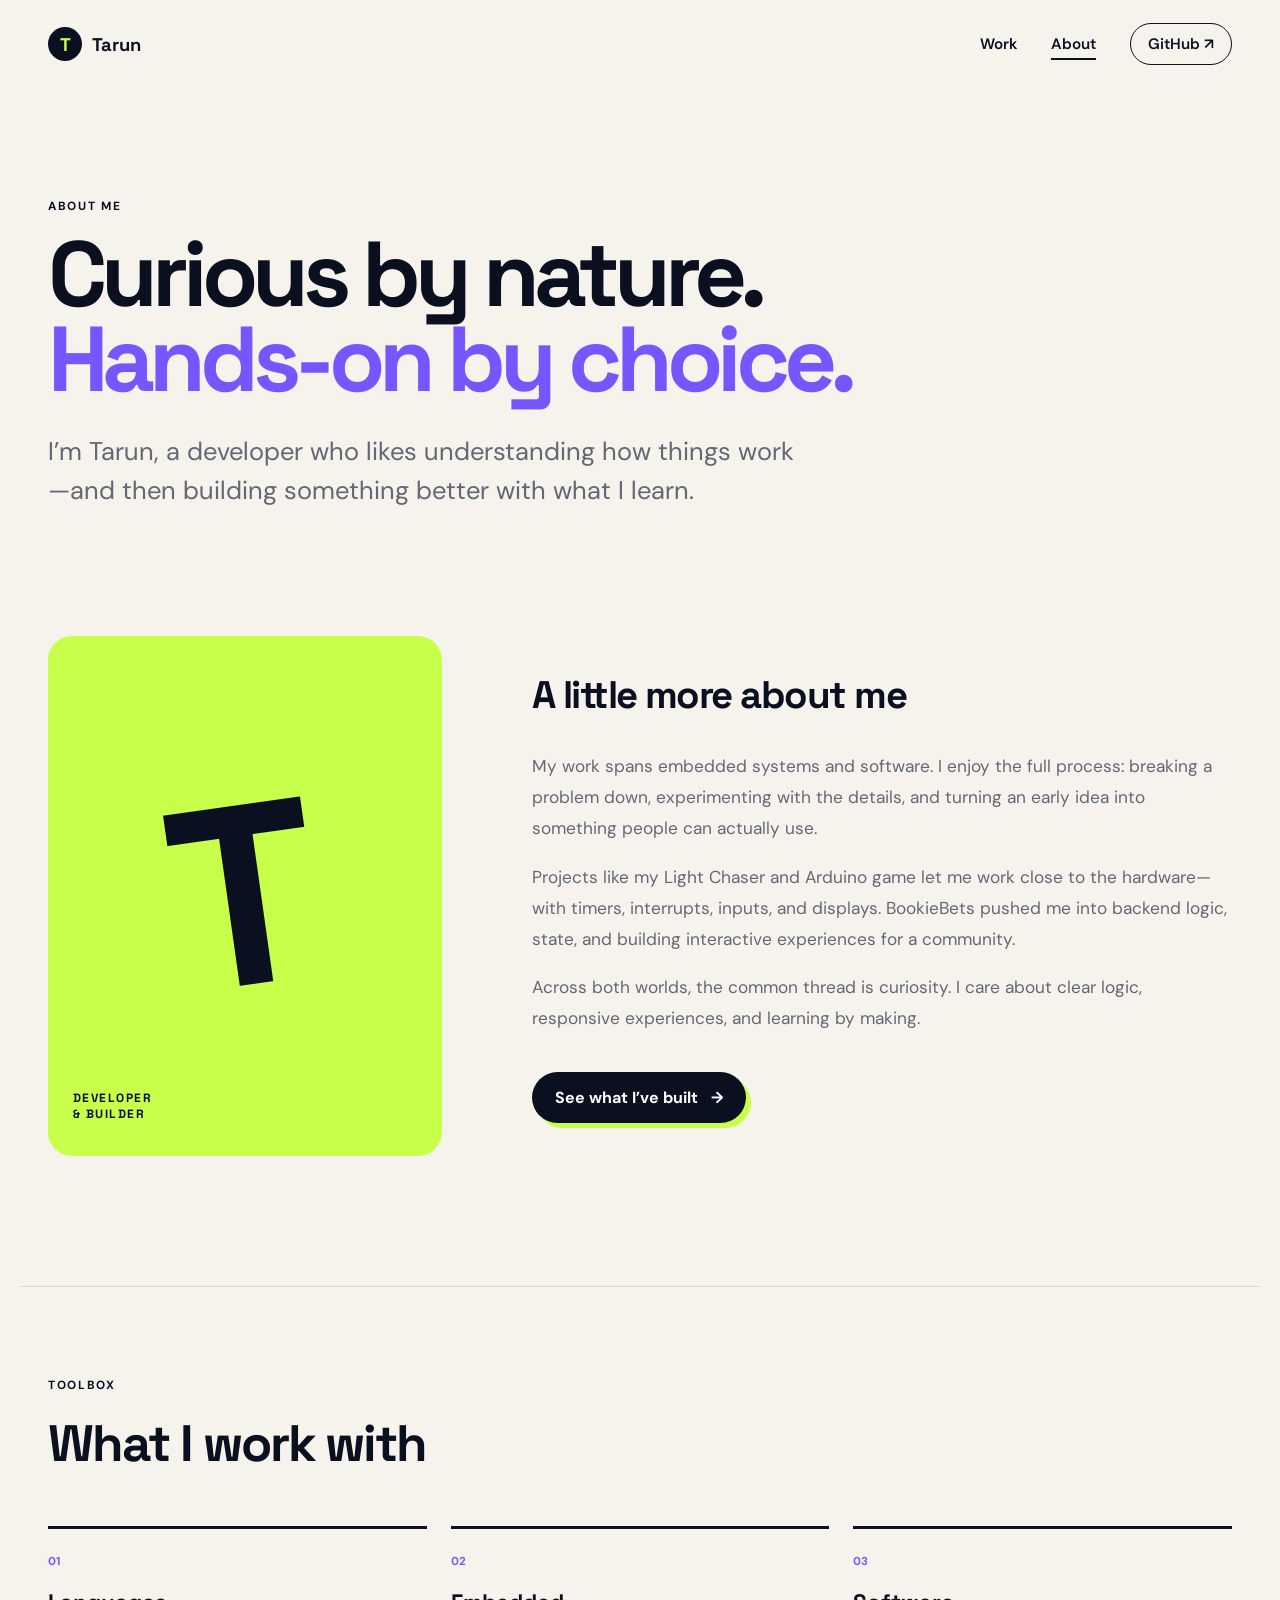
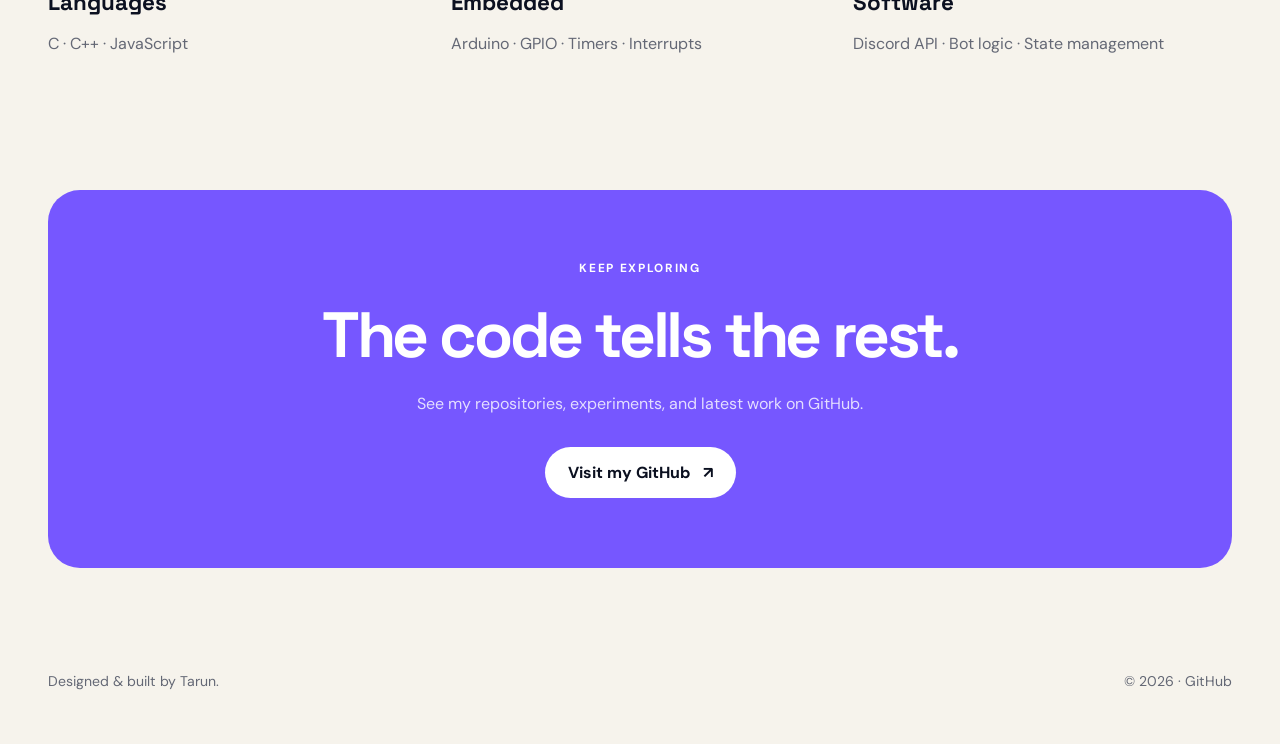
==== about.html @ 83252242 "Redesign portfolio and add About page" ====
<!doctype html>
<html lang="en">
<head>
  <meta charset="utf-8"><meta name="viewport" content="width=device-width, initial-scale=1">
  <meta name="description" content="Learn more about Tarun, a developer and hands-on builder."><meta name="theme-color" content="#0b1020">
  <title>About — Tarun</title>
  <link rel="preconnect" href="https://fonts.googleapis.com"><link rel="preconnect" href="https://fonts.gstatic.com" crossorigin>
  <link href="https://fonts.googleapis.com/css2?family=DM+Sans:wght@400;500;600;700&family=Space+Grotesk:wght@500;600;700&display=swap" rel="stylesheet">
  <link rel="stylesheet" href="styles.css"><script src="script.js" defer></script>
</head>
<body>
  <a class="skip-link" href="#main">Skip to content</a>
  <header class="site-header">
    <a class="logo" href="index.html" aria-label="Tarun, home"><span>T</span> Tarun</a>
    <button class="menu-button" aria-expanded="false" aria-controls="site-nav"><span></span><span></span><span></span><span class="sr-only">Open menu</span></button>
    <nav id="site-nav" class="site-nav" aria-label="Main navigation"><a href="index.html">Work</a><a class="active" href="about.html">About</a><a class="nav-cta" href="https://github.com/vypearr" target="_blank" rel="noreferrer">GitHub <span aria-hidden="true">↗</span></a></nav>
  </header>
  <main id="main">
    <section class="about-hero section-shell reveal">
      <p class="eyebrow">About me</p>
      <h1>Curious by nature.<br><em>Hands-on by choice.</em></h1>
      <p class="about-lead">I’m Tarun, a developer who likes understanding how things work—and then building something better with what I learn.</p>
    </section>
    <section class="about-grid section-shell">
      <div class="about-portrait reveal" aria-hidden="true"><div class="portrait-mark">T</div><p>DEVELOPER<br>& BUILDER</p></div>
      <div class="about-copy reveal">
        <h2>A little more about me</h2>
        <p>My work spans embedded systems and software. I enjoy the full process: breaking a problem down, experimenting with the details, and turning an early idea into something people can actually use.</p>
        <p>Projects like my Light Chaser and Arduino game let me work close to the hardware—with timers, interrupts, inputs, and displays. BookieBets pushed me into backend logic, state, and building interactive experiences for a community.</p>
        <p>Across both worlds, the common thread is curiosity. I care about clear logic, responsive experiences, and learning by making.</p>
        <a class="button button-primary" href="index.html#projects">See what I’ve built <span aria-hidden="true">→</span></a>
      </div>
    </section>
    <section class="skills-section section-shell reveal">
      <div><p class="eyebrow">Toolbox</p><h2>What I work with</h2></div>
      <div class="skill-columns">
        <div><span>01</span><h3>Languages</h3><p>C · C++ · JavaScript</p></div>
        <div><span>02</span><h3>Embedded</h3><p>Arduino · GPIO · Timers · Interrupts</p></div>
        <div><span>03</span><h3>Software</h3><p>Discord API · Bot logic · State management</p></div>
      </div>
    </section>
    <section class="contact-banner section-shell reveal"><p class="eyebrow">Keep exploring</p><h2>The code tells the rest.</h2><p>See my repositories, experiments, and latest work on GitHub.</p><a class="button button-light" href="https://github.com/vypearr" target="_blank" rel="noreferrer">Visit my GitHub <span aria-hidden="true">↗</span></a></section>
  </main>
  <footer><p>Designed & built by Tarun.</p><p>© <span id="year"></span> · <a href="https://github.com/vypearr" target="_blank" rel="noreferrer">GitHub</a></p></footer>
</body>
</html>
---- styles.css ----
:root{--ink:#0b1020;--paper:#f6f3ec;--muted:#646875;--line:#d9d6ce;--lime:#c7ff4a;--violet:#7657ff;--white:#fff;--radius:24px}*{box-sizing:border-box}html{scroll-behavior:smooth}body{margin:0;background:var(--paper);color:var(--ink);font-family:"DM Sans",sans-serif;font-size:16px;overflow-x:hidden}a{color:inherit}img{display:block;max-width:100%}.sr-only{position:absolute;width:1px;height:1px;padding:0;margin:-1px;overflow:hidden;clip:rect(0,0,0,0);white-space:nowrap;border:0}.skip-link{position:fixed;left:1rem;top:-4rem;background:var(--lime);padding:.8rem 1rem;z-index:100;color:var(--ink)}.skip-link:focus{top:1rem}.site-header{height:88px;max-width:1240px;margin:auto;padding:0 28px;display:flex;align-items:center;justify-content:space-between}.logo{font-family:"Space Grotesk",sans-serif;font-size:1.15rem;font-weight:700;text-decoration:none;display:flex;gap:10px;align-items:center}.logo span{display:grid;place-items:center;width:34px;height:34px;border-radius:50%;background:var(--ink);color:var(--lime)}.site-nav{display:flex;align-items:center;gap:34px}.site-nav a{text-decoration:none;font-weight:600;font-size:.95rem;position:relative}.site-nav a:not(.nav-cta)::after{content:"";position:absolute;left:0;right:100%;bottom:-6px;height:2px;background:var(--ink);transition:.2s}.site-nav a:hover::after,.site-nav a.active::after{right:0}.nav-cta{border:1px solid var(--ink);border-radius:999px;padding:10px 17px}.nav-cta:hover{background:var(--ink);color:white}.menu-button{display:none;background:none;border:0;padding:8px}.menu-button>span:not(.sr-only){display:block;width:23px;height:2px;background:var(--ink);margin:5px}.section-shell{max-width:1240px;margin:0 auto;padding-left:28px;padding-right:28px}.hero{min-height:650px;padding-top:70px;padding-bottom:80px;display:grid;grid-template-columns:1.18fr .82fr;align-items:center;gap:60px}.eyebrow{text-transform:uppercase;letter-spacing:.14em;font-size:.74rem;font-weight:700;margin:0 0 18px}.status-dot{display:inline-block;width:8px;height:8px;border-radius:50%;background:#4cbb6a;margin-right:9px;box-shadow:0 0 0 5px rgba(76,187,106,.14)}h1,h2,h3{font-family:"Space Grotesk",sans-serif;margin-top:0}h1{font-size:clamp(3.4rem,7.2vw,6.6rem);line-height:.92;letter-spacing:-.065em;margin-bottom:30px;max-width:820px}h1 em,h2 em{font-style:normal;color:var(--violet)}.hero-intro{font-size:clamp(1.08rem,1.6vw,1.3rem);line-height:1.65;max-width:660px;color:var(--muted)}.hero-actions{display:flex;align-items:center;gap:30px;margin-top:38px}.button{display:inline-flex;gap:13px;align-items:center;text-decoration:none;border-radius:999px;padding:15px 23px;font-weight:700;transition:transform .2s,box-shadow .2s}.button:hover{transform:translateY(-3px)}.button-primary{background:var(--ink);color:white;box-shadow:5px 5px 0 var(--lime)}.button-light{background:white;color:var(--ink)}.text-link{font-weight:700;text-decoration:none;border-bottom:1px solid currentColor;padding-bottom:3px}.hero-visual{height:440px;position:relative;display:grid;place-items:center}.orb{position:absolute;border-radius:50%;filter:blur(1px)}.orb-one{background:var(--lime);width:330px;height:330px}.orb-two{background:var(--violet);width:210px;height:210px;right:0;bottom:20px;opacity:.9}.code-card{position:relative;background:rgba(11,16,32,.94);color:#ddd;border:1px solid rgba(255,255,255,.2);width:min(370px,90%);padding:22px 25px 30px;border-radius:18px;box-shadow:0 30px 60px rgba(11,16,32,.28);transform:rotate(-3deg)}.code-top{display:flex;gap:7px;margin-bottom:27px}.code-top span{width:9px;height:9px;border-radius:50%;background:#ff6b6b}.code-top span:nth-child(2){background:#ffd43b}.code-top span:nth-child(3){background:#69db7c}.code-card code{font-size:.92rem;line-height:1.9}.code-card b{color:#c9b8ff}.code-card i{color:var(--lime);font-style:normal}.code-card q{color:#ffca80}.marquee{background:var(--ink);color:white;padding:16px 0;overflow:hidden;white-space:nowrap;font-family:"Space Grotesk";font-weight:600;letter-spacing:.08em;font-size:.82rem}.marquee div{width:max-content;animation:marquee 24s linear infinite}.marquee span{color:var(--lime);margin:0 22px}@keyframes marquee{to{transform:translateX(-50%)}}.projects-section{padding-top:115px;padding-bottom:130px}.section-heading{display:flex;justify-content:space-between;align-items:flex-end;margin-bottom:70px}.section-heading h2,.skills-section h2{font-size:clamp(2.2rem,4vw,4rem);letter-spacing:-.04em;margin:0}.section-heading>p{max-width:390px;color:var(--muted);line-height:1.6}.project-list{display:flex;flex-direction:column;gap:95px}.project-card{display:grid;grid-template-columns:1.25fr .75fr;gap:65px;align-items:center}.project-card-reverse .project-image{order:2}.project-image{position:relative;border-radius:var(--radius);overflow:hidden;background:#ddd;aspect-ratio:16/10;border:1px solid var(--line)}.project-image img{width:100%;height:100%;object-fit:cover;transition:transform .5s}.project-image:hover img{transform:scale(1.035)}.project-number{position:absolute;left:18px;top:18px;background:var(--paper);border-radius:999px;padding:7px 12px;font:700 .75rem "Space Grotesk"}.image-arrow{position:absolute;right:18px;bottom:18px;width:48px;height:48px;border-radius:50%;display:grid;place-items:center;background:var(--lime);font-size:1.4rem;transition:transform .2s}.project-image:hover .image-arrow{transform:rotate(45deg)}.tags{display:flex;gap:8px;flex-wrap:wrap;margin-bottom:21px}.tags span{border:1px solid var(--line);border-radius:999px;padding:6px 10px;font-size:.72rem;font-weight:700;text-transform:uppercase;letter-spacing:.05em}.project-content h3{font-size:clamp(2rem,4vw,3.6rem);letter-spacing:-.05em;margin-bottom:18px}.project-content>p{color:var(--muted);line-height:1.7}.project-content .stack{font-size:.85rem;color:var(--ink);font-weight:600;margin:24px 0 30px}.contact-banner{background:var(--violet);color:white;border-radius:32px;padding-top:70px;padding-bottom:70px;margin-bottom:70px;text-align:center;max-width:1184px}.contact-banner h2{font-size:clamp(2.4rem,5vw,4.8rem);letter-spacing:-.05em;margin-bottom:15px}.contact-banner>p:not(.eyebrow){max-width:550px;margin:0 auto 30px;line-height:1.6;color:rgba(255,255,255,.8)}footer{max-width:1240px;margin:auto;padding:20px 28px 40px;display:flex;justify-content:space-between;color:var(--muted);font-size:.88rem}footer a{text-decoration:none}.about-hero{padding-top:110px;padding-bottom:100px}.about-hero h1{max-width:1000px}.about-lead{font-size:clamp(1.2rem,2vw,1.6rem);line-height:1.55;max-width:750px;color:var(--muted)}.about-grid{display:grid;grid-template-columns:.72fr 1.28fr;gap:90px;align-items:center;padding-bottom:130px}.about-portrait{height:520px;border-radius:var(--radius);background:var(--lime);position:relative;display:grid;place-items:center;overflow:hidden}.portrait-mark{font:700 16rem/1 "Space Grotesk";color:var(--ink);transform:rotate(-8deg)}.about-portrait p{position:absolute;bottom:22px;left:25px;font:bold .75rem/1.35 "Space Grotesk";letter-spacing:.12em}.about-copy h2{font-size:clamp(2rem,3vw,3rem);letter-spacing:-.04em}.about-copy p{font-size:1.08rem;line-height:1.8;color:var(--muted)}.about-copy .button{margin-top:20px}.skills-section{border-top:1px solid var(--line);padding-top:90px;padding-bottom:120px}.skill-columns{display:grid;grid-template-columns:repeat(3,1fr);gap:24px;margin-top:50px}.skill-columns>div{border-top:3px solid var(--ink);padding-top:20px}.skill-columns span{font-size:.72rem;color:var(--violet);font-weight:700}.skill-columns h3{font-size:1.4rem;margin:18px 0 10px}.skill-columns p{color:var(--muted)}.reveal{opacity:0;transform:translateY(20px);transition:opacity .7s ease,transform .7s ease}.reveal.visible{opacity:1;transform:none}@media(prefers-reduced-motion:reduce){*{scroll-behavior:auto!important;animation:none!important;transition:none!important}.reveal{opacity:1;transform:none}}@media(max-width:820px){.site-header{height:72px}.menu-button{display:block;z-index:12}.site-nav{display:none;position:absolute;top:72px;left:16px;right:16px;background:var(--ink);color:white;padding:26px;border-radius:18px;z-index:11;flex-direction:column;align-items:stretch}.site-nav.open{display:flex}.nav-cta{text-align:center;border-color:white}.hero{grid-template-columns:1fr;padding-top:70px;gap:10px}.hero-visual{height:380px}.section-heading{display:block}.section-heading>p{margin-top:20px}.project-card{grid-template-columns:1fr;gap:30px}.project-card-reverse .project-image{order:0}.about-grid{grid-template-columns:1fr;gap:45px}.about-portrait{height:390px}.skill-columns{grid-template-columns:1fr}.contact-banner{border-radius:0;margin-bottom:30px}}@media(max-width:520px){h1{font-size:3.35rem}.hero{padding-top:45px}.hero-actions{align-items:flex-start;flex-direction:column;gap:22px}.hero-visual{height:330px}.orb-one{width:270px;height:270px}.code-card{font-size:.85rem}.projects-section{padding-top:80px;padding-bottom:90px}.project-list{gap:70px}.project-content h3{font-size:2.4rem}.about-hero{padding-top:70px;padding-bottom:70px}.about-grid{padding-bottom:90px}.portrait-mark{font-size:12rem}footer{display:block}.section-shell{padding-left:20px;padding-right:20px}}
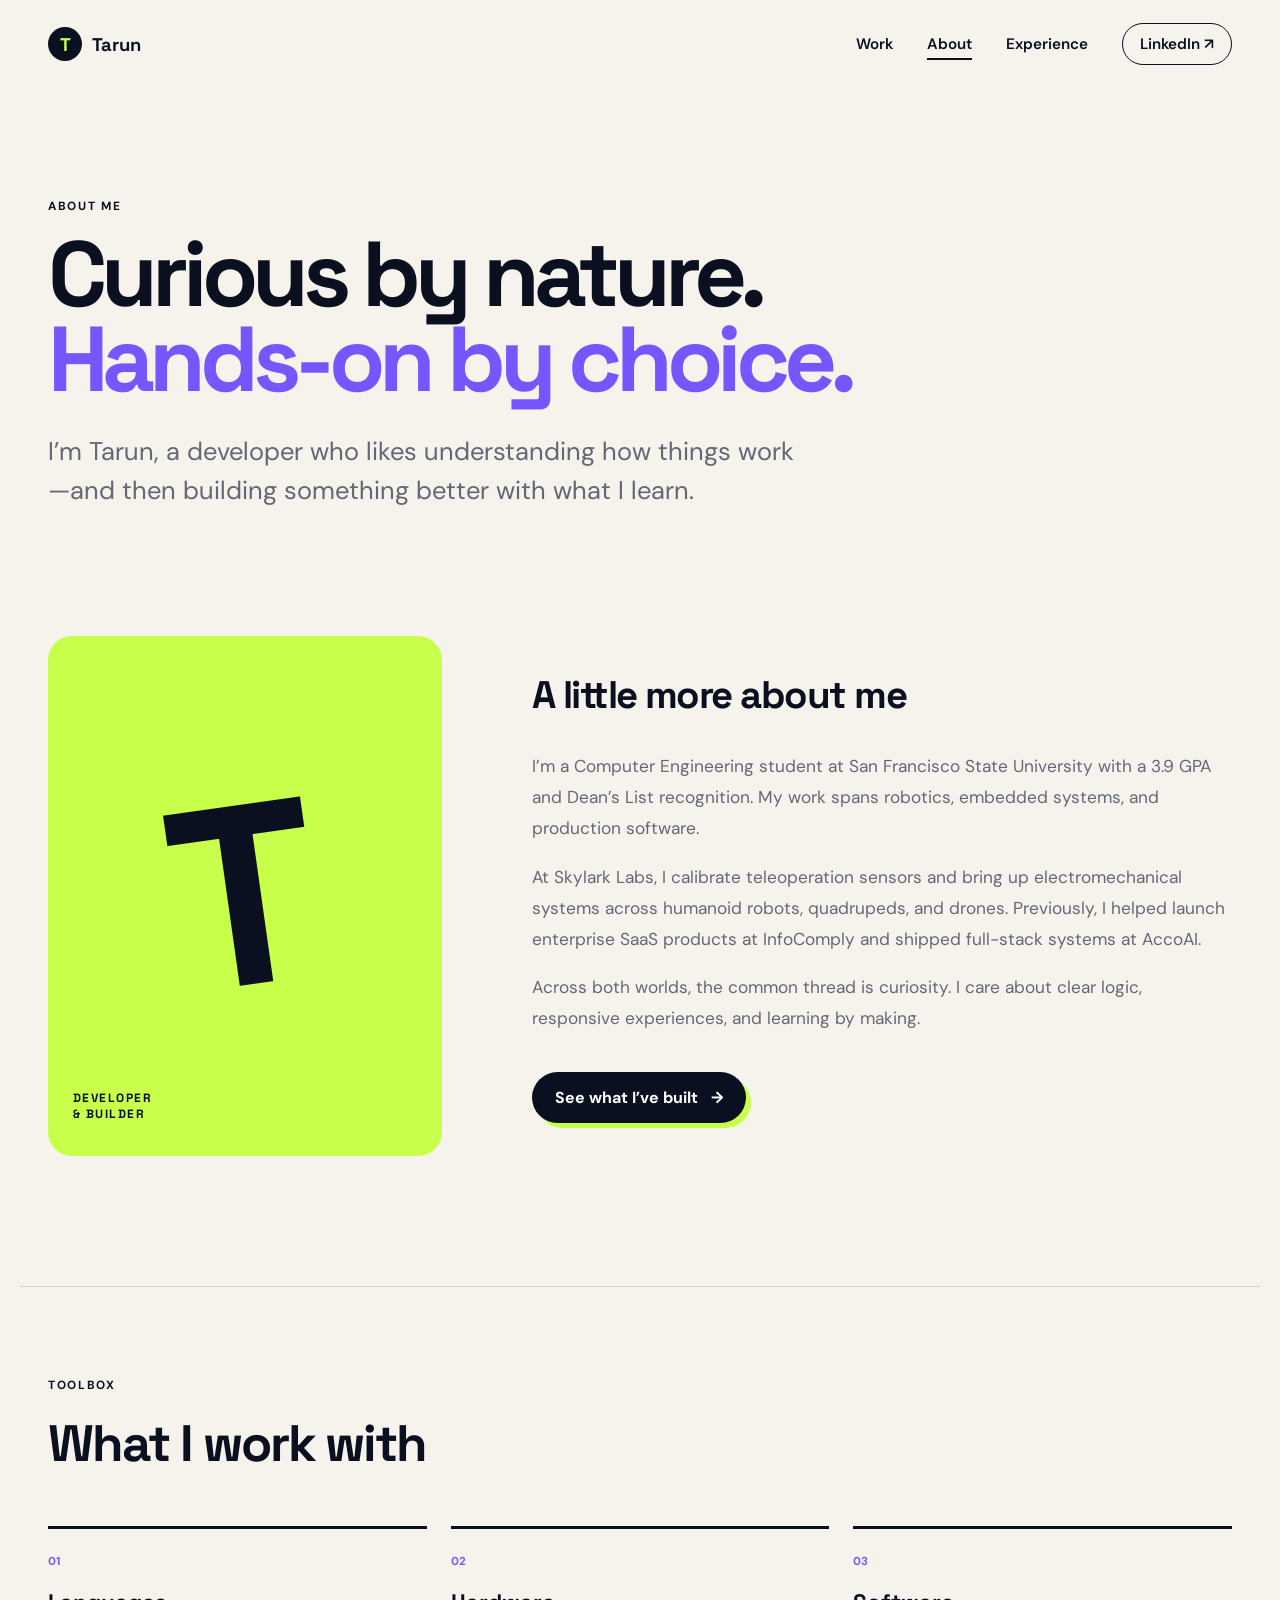
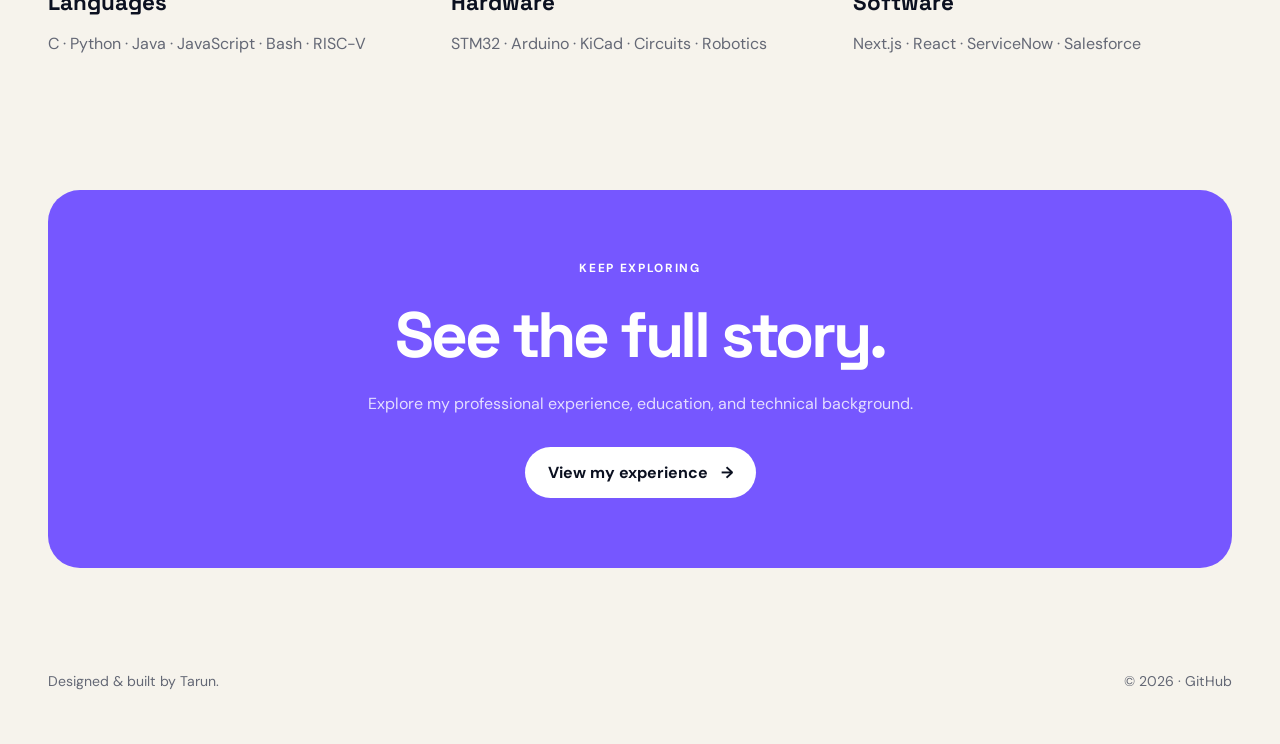
==== commit e4a790e3: "Add experience page and enhance portfolio content" ====
--- a/about.html
+++ b/about.html
@@ -13,7 +13,7 @@
   <header class="site-header">
     <a class="logo" href="index.html" aria-label="Tarun, home"><span>T</span> Tarun</a>
     <button class="menu-button" aria-expanded="false" aria-controls="site-nav"><span></span><span></span><span></span><span class="sr-only">Open menu</span></button>
-    <nav id="site-nav" class="site-nav" aria-label="Main navigation"><a href="index.html">Work</a><a class="active" href="about.html">About</a><a class="nav-cta" href="https://github.com/vypearr" target="_blank" rel="noreferrer">GitHub <span aria-hidden="true">↗</span></a></nav>
+    <nav id="site-nav" class="site-nav" aria-label="Main navigation"><a href="index.html">Work</a><a class="active" href="about.html">About</a><a href="resume.html">Experience</a><a class="nav-cta" href="https://www.linkedin.com/in/tarun-ambati/" target="_blank" rel="noreferrer">LinkedIn <span aria-hidden="true">↗</span></a></nav>
   </header>
   <main id="main">
     <section class="about-hero section-shell reveal">
@@ -25,8 +25,8 @@
       <div class="about-portrait reveal" aria-hidden="true"><div class="portrait-mark">T</div><p>DEVELOPER<br>& BUILDER</p></div>
       <div class="about-copy reveal">
         <h2>A little more about me</h2>
-        <p>My work spans embedded systems and software. I enjoy the full process: breaking a problem down, experimenting with the details, and turning an early idea into something people can actually use.</p>
-        <p>Projects like my Light Chaser and Arduino game let me work close to the hardware—with timers, interrupts, inputs, and displays. BookieBets pushed me into backend logic, state, and building interactive experiences for a community.</p>
+        <p>I’m a Computer Engineering student at San Francisco State University with a 3.9 GPA and Dean’s List recognition. My work spans robotics, embedded systems, and production software.</p>
+        <p>At Skylark Labs, I calibrate teleoperation sensors and bring up electromechanical systems across humanoid robots, quadrupeds, and drones. Previously, I helped launch enterprise SaaS products at InfoComply and shipped full-stack systems at AccoAI.</p>
         <p>Across both worlds, the common thread is curiosity. I care about clear logic, responsive experiences, and learning by making.</p>
         <a class="button button-primary" href="index.html#projects">See what I’ve built <span aria-hidden="true">→</span></a>
       </div>
@@ -34,12 +34,12 @@
     <section class="skills-section section-shell reveal">
       <div><p class="eyebrow">Toolbox</p><h2>What I work with</h2></div>
       <div class="skill-columns">
-        <div><span>01</span><h3>Languages</h3><p>C · C++ · JavaScript</p></div>
-        <div><span>02</span><h3>Embedded</h3><p>Arduino · GPIO · Timers · Interrupts</p></div>
-        <div><span>03</span><h3>Software</h3><p>Discord API · Bot logic · State management</p></div>
+        <div><span>01</span><h3>Languages</h3><p>C · Python · Java · JavaScript · Bash · RISC-V</p></div>
+        <div><span>02</span><h3>Hardware</h3><p>STM32 · Arduino · KiCad · Circuits · Robotics</p></div>
+        <div><span>03</span><h3>Software</h3><p>Next.js · React · ServiceNow · Salesforce</p></div>
       </div>
     </section>
-    <section class="contact-banner section-shell reveal"><p class="eyebrow">Keep exploring</p><h2>The code tells the rest.</h2><p>See my repositories, experiments, and latest work on GitHub.</p><a class="button button-light" href="https://github.com/vypearr" target="_blank" rel="noreferrer">Visit my GitHub <span aria-hidden="true">↗</span></a></section>
+    <section class="contact-banner section-shell reveal"><p class="eyebrow">Keep exploring</p><h2>See the full story.</h2><p>Explore my professional experience, education, and technical background.</p><a class="button button-light" href="resume.html">View my experience <span aria-hidden="true">→</span></a></section>
   </main>
   <footer><p>Designed & built by Tarun.</p><p>© <span id="year"></span> · <a href="https://github.com/vypearr" target="_blank" rel="noreferrer">GitHub</a></p></footer>
 </body>
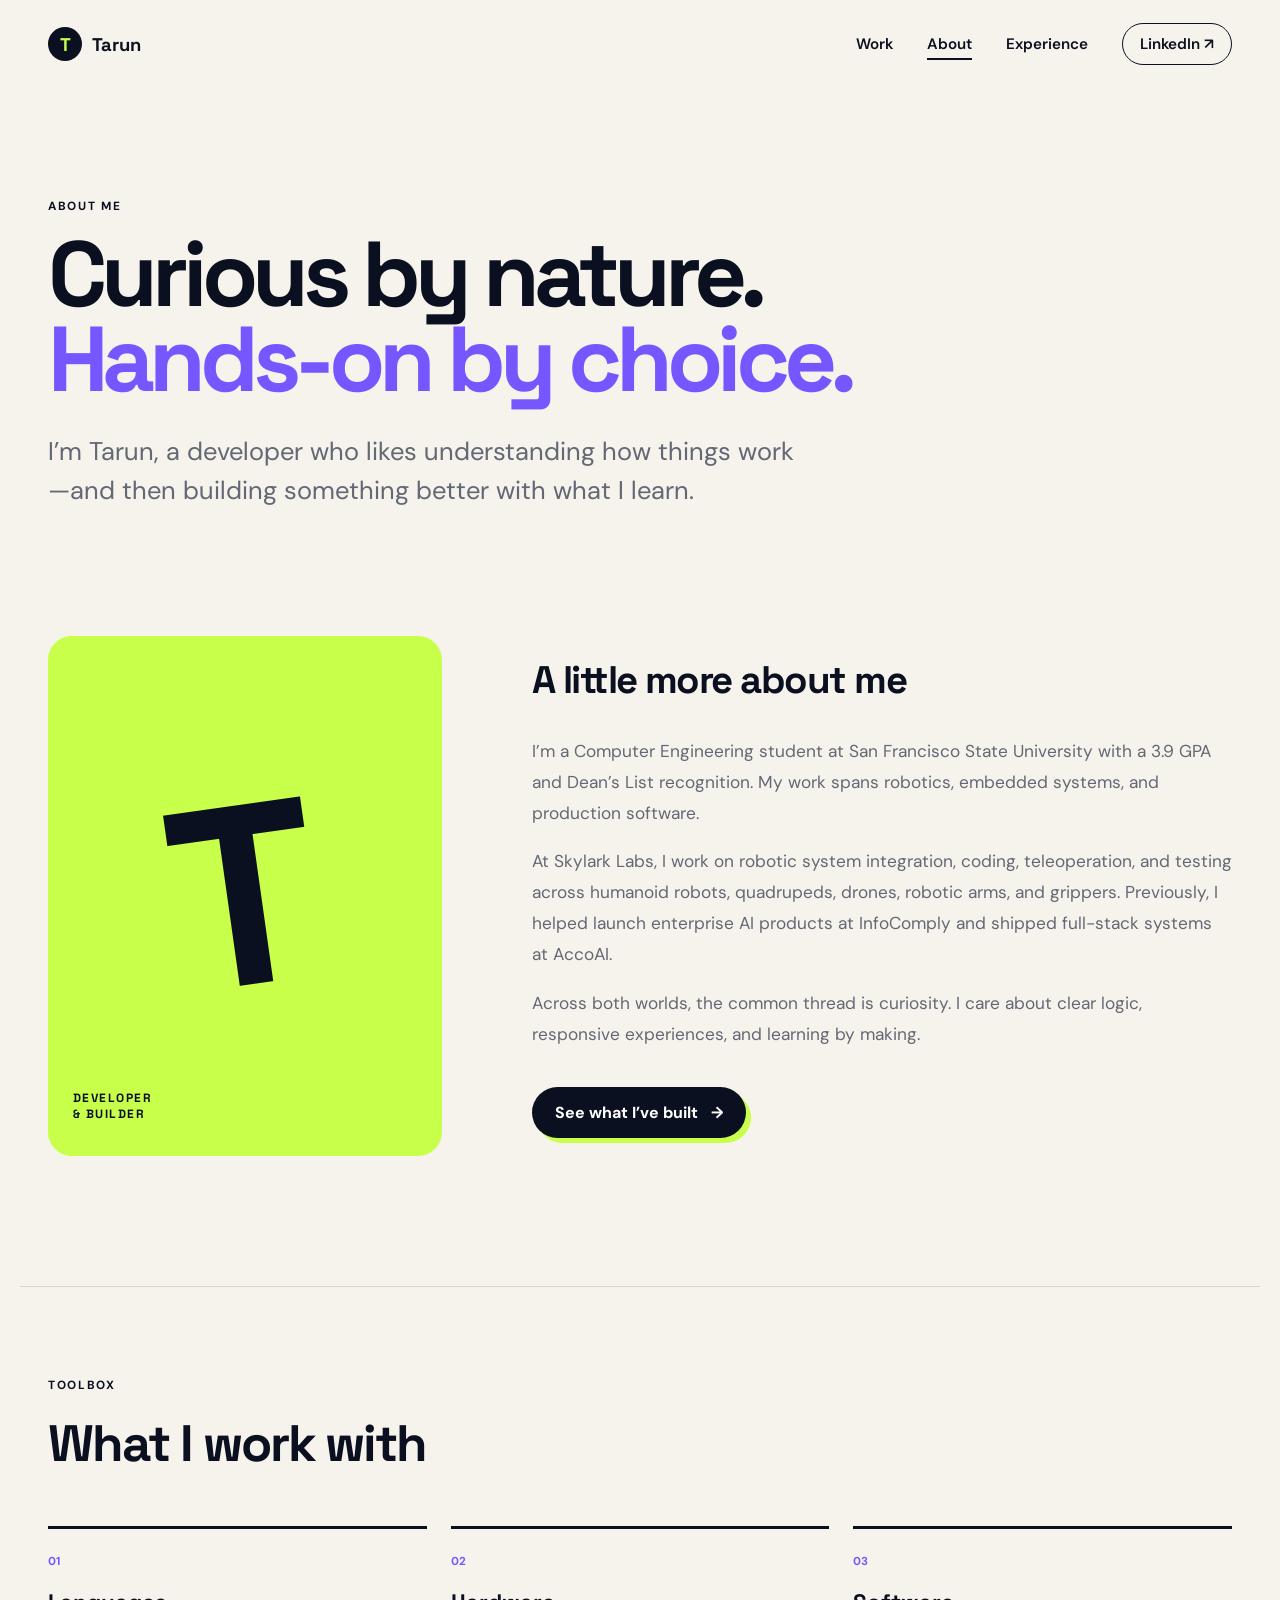
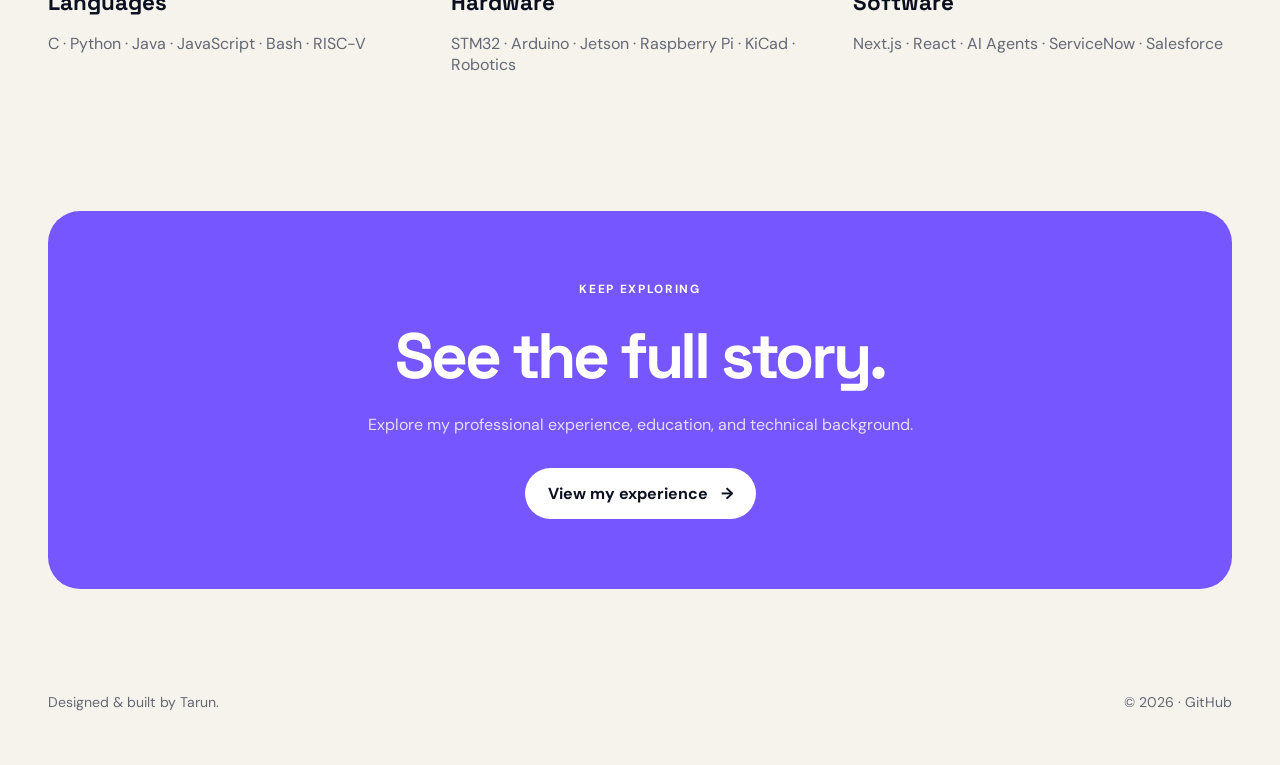
==== commit 7ca959b8: "Align portfolio with LinkedIn experience and credentials" ====
--- a/about.html
+++ b/about.html
@@ -26,7 +26,7 @@
       <div class="about-copy reveal">
         <h2>A little more about me</h2>
         <p>I’m a Computer Engineering student at San Francisco State University with a 3.9 GPA and Dean’s List recognition. My work spans robotics, embedded systems, and production software.</p>
-        <p>At Skylark Labs, I calibrate teleoperation sensors and bring up electromechanical systems across humanoid robots, quadrupeds, and drones. Previously, I helped launch enterprise SaaS products at InfoComply and shipped full-stack systems at AccoAI.</p>
+        <p>At Skylark Labs, I work on robotic system integration, coding, teleoperation, and testing across humanoid robots, quadrupeds, drones, robotic arms, and grippers. Previously, I helped launch enterprise AI products at InfoComply and shipped full-stack systems at AccoAI.</p>
         <p>Across both worlds, the common thread is curiosity. I care about clear logic, responsive experiences, and learning by making.</p>
         <a class="button button-primary" href="index.html#projects">See what I’ve built <span aria-hidden="true">→</span></a>
       </div>
@@ -35,8 +35,8 @@
       <div><p class="eyebrow">Toolbox</p><h2>What I work with</h2></div>
       <div class="skill-columns">
         <div><span>01</span><h3>Languages</h3><p>C · Python · Java · JavaScript · Bash · RISC-V</p></div>
-        <div><span>02</span><h3>Hardware</h3><p>STM32 · Arduino · KiCad · Circuits · Robotics</p></div>
-        <div><span>03</span><h3>Software</h3><p>Next.js · React · ServiceNow · Salesforce</p></div>
+        <div><span>02</span><h3>Hardware</h3><p>STM32 · Arduino · Jetson · Raspberry Pi · KiCad · Robotics</p></div>
+        <div><span>03</span><h3>Software</h3><p>Next.js · React · AI Agents · ServiceNow · Salesforce</p></div>
       </div>
     </section>
     <section class="contact-banner section-shell reveal"><p class="eyebrow">Keep exploring</p><h2>See the full story.</h2><p>Explore my professional experience, education, and technical background.</p><a class="button button-light" href="resume.html">View my experience <span aria-hidden="true">→</span></a></section>
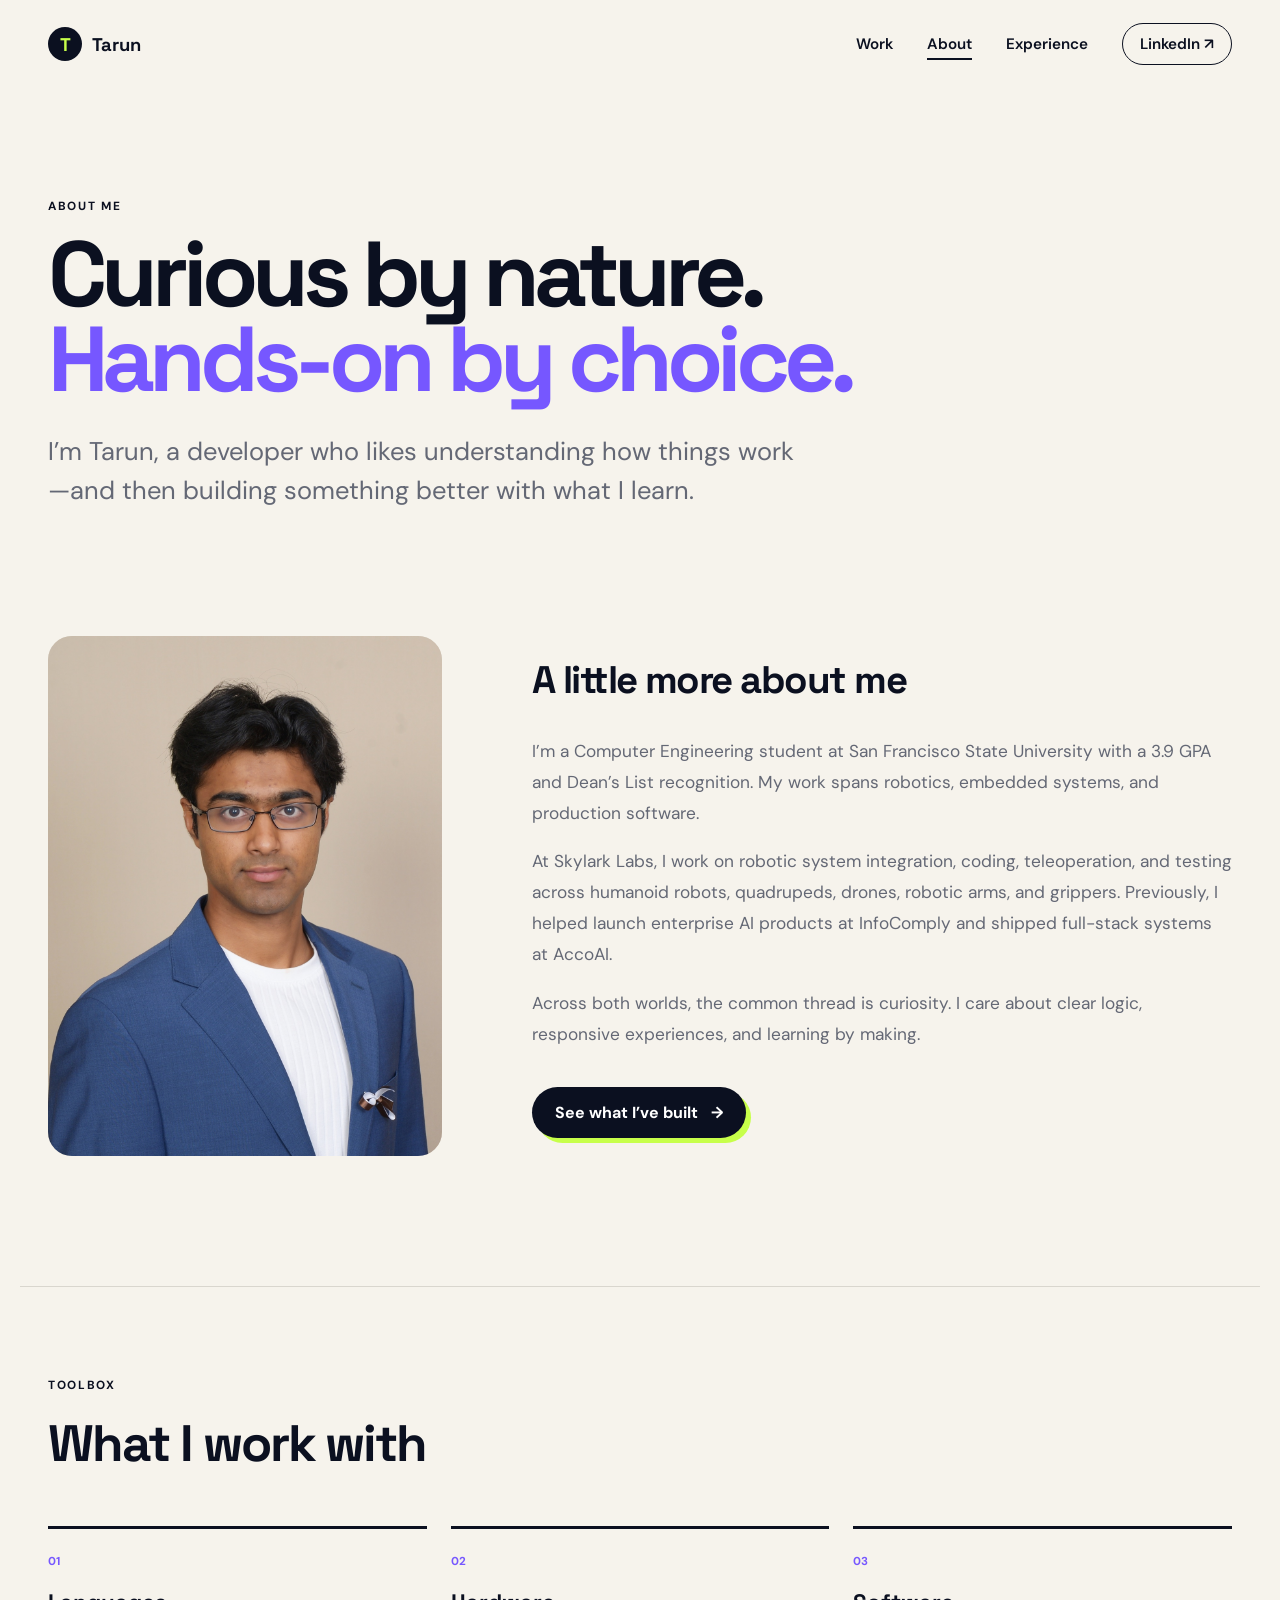
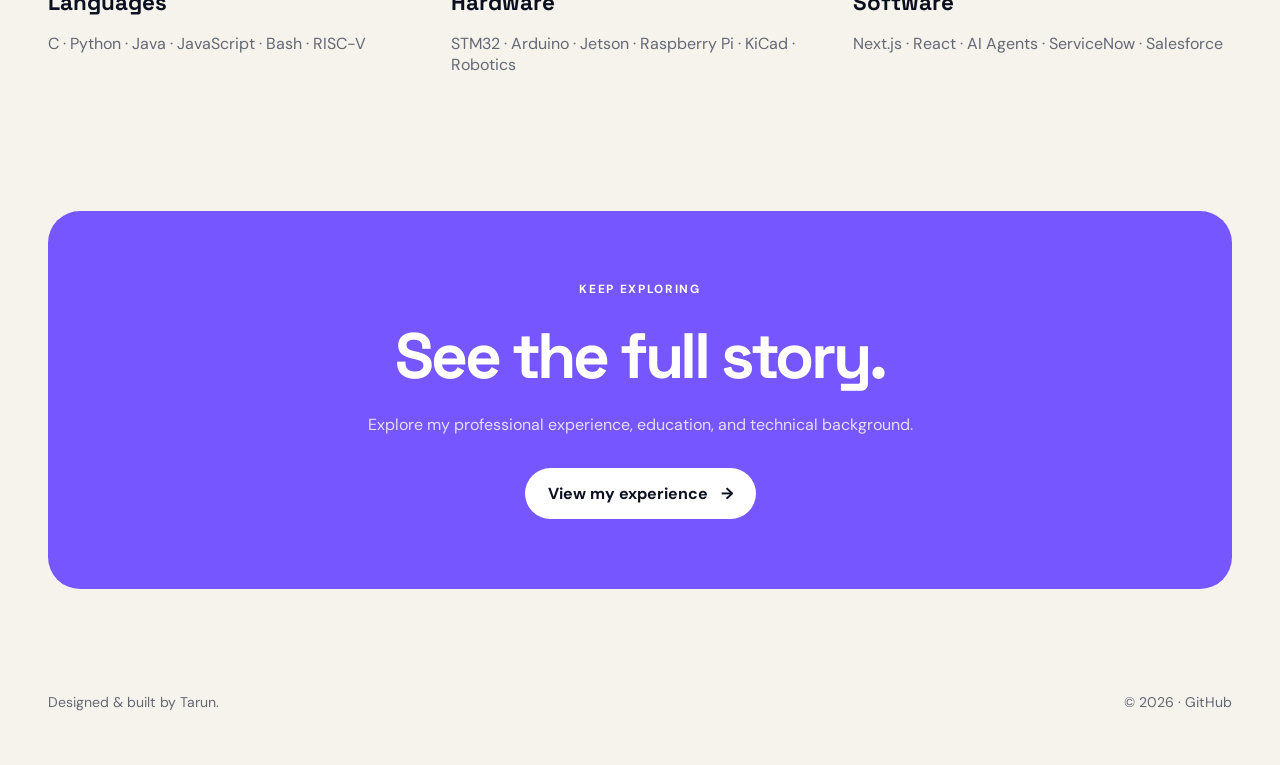
==== commit 56549245: "Add profile picture to About page" ====
--- a/about.html
+++ b/about.html
@@ -6,7 +6,7 @@
   <title>About — Tarun</title>
   <link rel="preconnect" href="https://fonts.googleapis.com"><link rel="preconnect" href="https://fonts.gstatic.com" crossorigin>
   <link href="https://fonts.googleapis.com/css2?family=DM+Sans:wght@400;500;600;700&family=Space+Grotesk:wght@500;600;700&display=swap" rel="stylesheet">
-  <link rel="stylesheet" href="styles.css"><script src="script.js" defer></script>
+  <link rel="stylesheet" href="styles.css"><link rel="stylesheet" href="about.css"><script src="script.js" defer></script>
 </head>
 <body>
   <a class="skip-link" href="#main">Skip to content</a>
@@ -22,7 +22,9 @@
       <p class="about-lead">I’m Tarun, a developer who likes understanding how things work—and then building something better with what I learn.</p>
     </section>
     <section class="about-grid section-shell">
-      <div class="about-portrait reveal" aria-hidden="true"><div class="portrait-mark">T</div><p>DEVELOPER<br>& BUILDER</p></div>
+      <figure class="about-portrait profile-portrait reveal">
+        <img src="images/tarun-profile.jpg" alt="Portrait of Tarun Ambati" width="2400" height="3000">
+      </figure>
       <div class="about-copy reveal">
         <h2>A little more about me</h2>
         <p>I’m a Computer Engineering student at San Francisco State University with a 3.9 GPA and Dean’s List recognition. My work spans robotics, embedded systems, and production software.</p>
--- a/about.css
+++ b/about.css
@@ -0,0 +1 @@
+.profile-portrait{margin:0;background:#ded7cc}.profile-portrait img{width:100%;height:100%;object-fit:cover;object-position:center 24%;transition:transform .5s ease}.profile-portrait:hover img{transform:scale(1.025)}
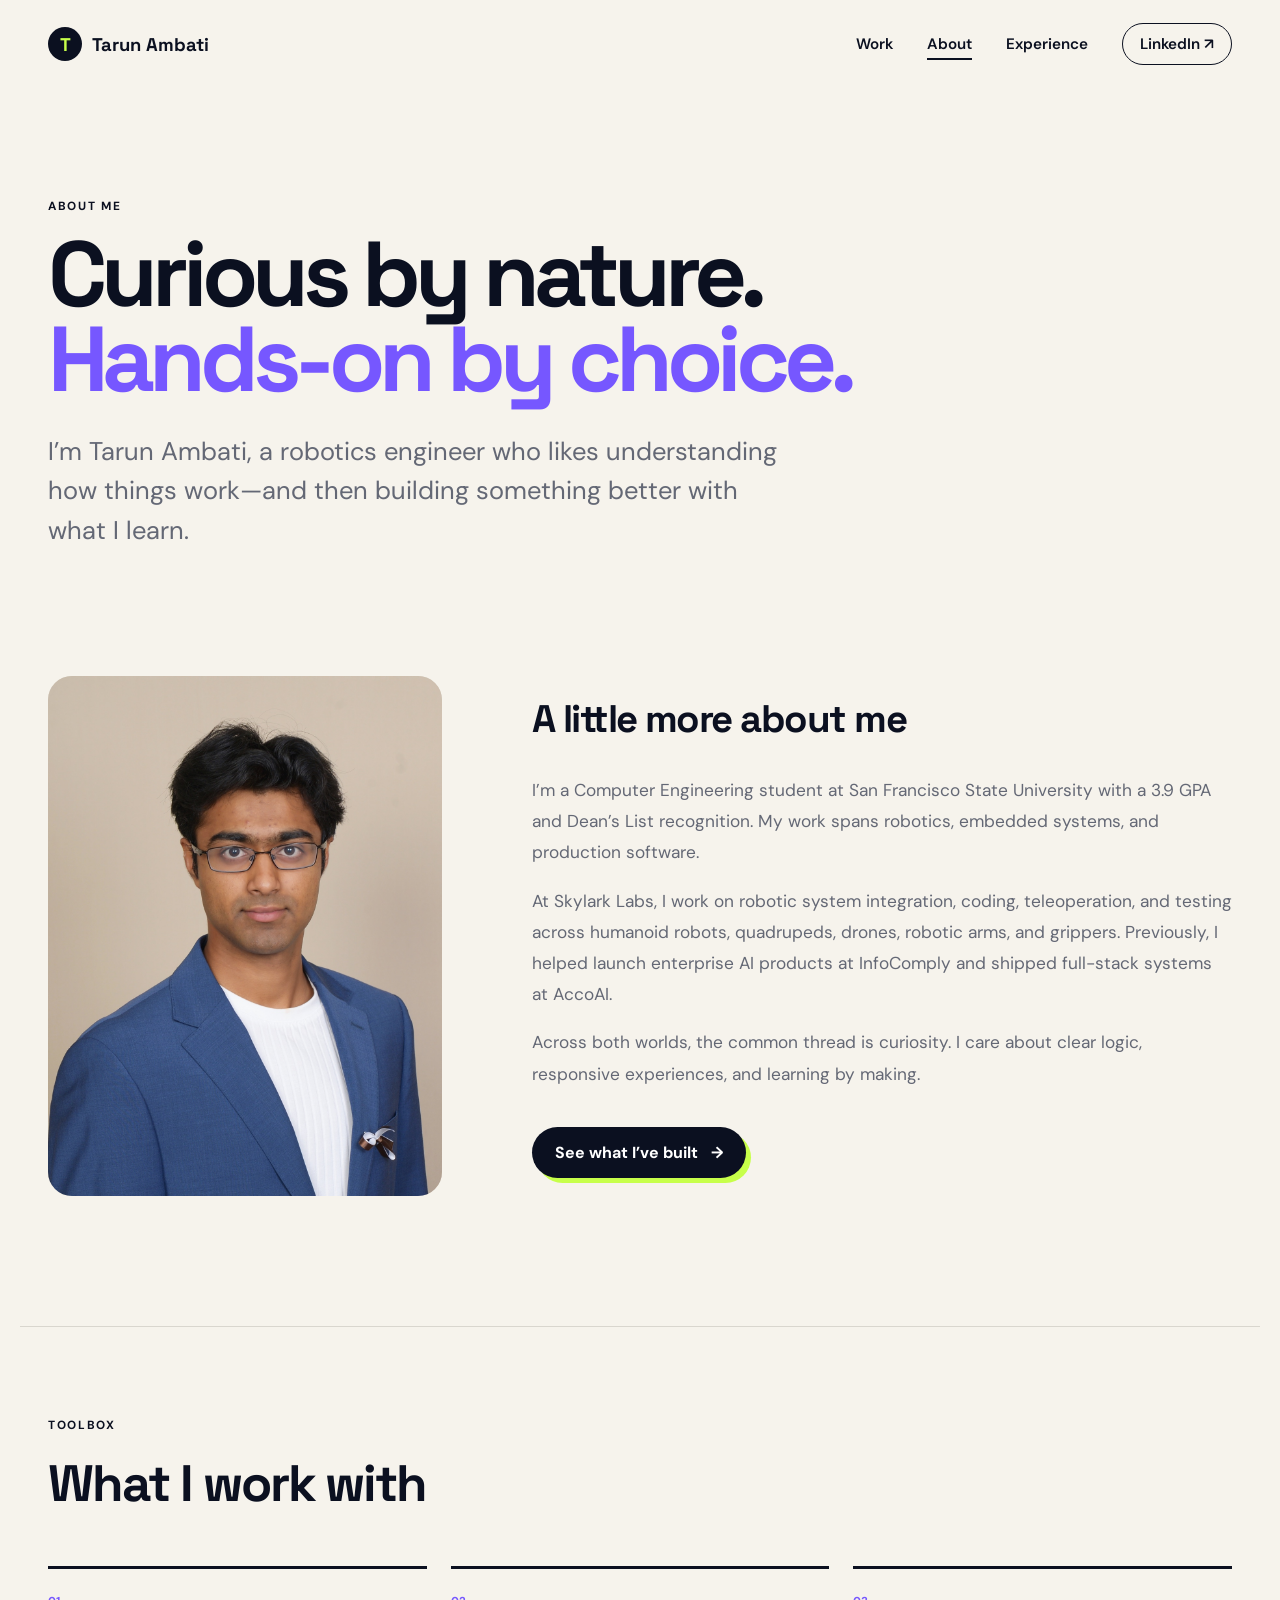
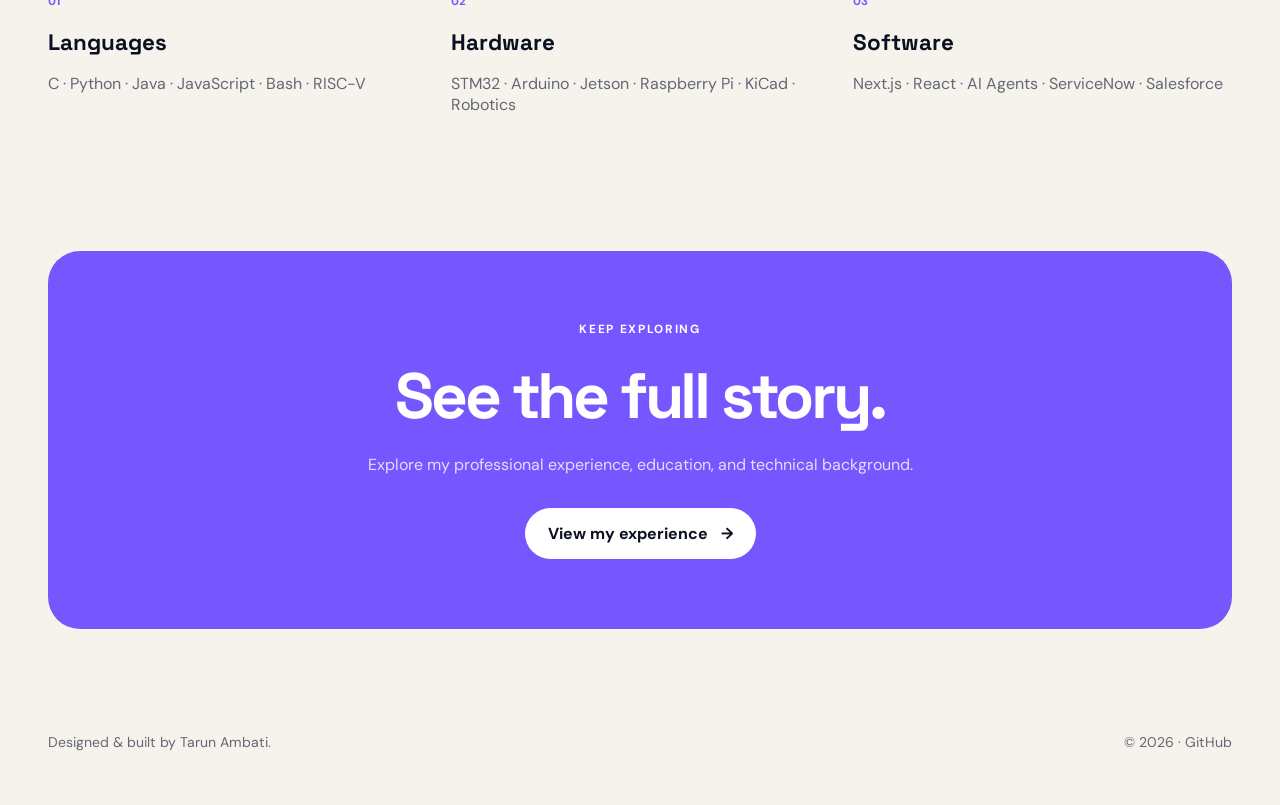
==== commit a8b5fc70: "Use full name throughout portfolio" ====
--- a/about.html
+++ b/about.html
@@ -2,8 +2,8 @@
 <html lang="en">
 <head>
   <meta charset="utf-8"><meta name="viewport" content="width=device-width, initial-scale=1">
-  <meta name="description" content="Learn more about Tarun, a developer and hands-on builder."><meta name="theme-color" content="#0b1020">
-  <title>About — Tarun</title>
+  <meta name="description" content="Learn more about Tarun Ambati, a robotics engineer and hands-on builder."><meta name="theme-color" content="#0b1020">
+  <title>About — Tarun Ambati</title>
   <link rel="preconnect" href="https://fonts.googleapis.com"><link rel="preconnect" href="https://fonts.gstatic.com" crossorigin>
   <link href="https://fonts.googleapis.com/css2?family=DM+Sans:wght@400;500;600;700&family=Space+Grotesk:wght@500;600;700&display=swap" rel="stylesheet">
   <link rel="stylesheet" href="styles.css"><link rel="stylesheet" href="about.css"><script src="script.js" defer></script>
@@ -11,7 +11,7 @@
 <body>
   <a class="skip-link" href="#main">Skip to content</a>
   <header class="site-header">
-    <a class="logo" href="index.html" aria-label="Tarun, home"><span>T</span> Tarun</a>
+    <a class="logo" href="index.html" aria-label="Tarun Ambati, home"><span>T</span> Tarun Ambati</a>
     <button class="menu-button" aria-expanded="false" aria-controls="site-nav"><span></span><span></span><span></span><span class="sr-only">Open menu</span></button>
     <nav id="site-nav" class="site-nav" aria-label="Main navigation"><a href="index.html">Work</a><a class="active" href="about.html">About</a><a href="resume.html">Experience</a><a class="nav-cta" href="https://www.linkedin.com/in/tarun-ambati/" target="_blank" rel="noreferrer">LinkedIn <span aria-hidden="true">↗</span></a></nav>
   </header>
@@ -19,7 +19,7 @@
     <section class="about-hero section-shell reveal">
       <p class="eyebrow">About me</p>
       <h1>Curious by nature.<br><em>Hands-on by choice.</em></h1>
-      <p class="about-lead">I’m Tarun, a developer who likes understanding how things work—and then building something better with what I learn.</p>
+      <p class="about-lead">I’m Tarun Ambati, a robotics engineer who likes understanding how things work—and then building something better with what I learn.</p>
     </section>
     <section class="about-grid section-shell">
       <figure class="about-portrait profile-portrait reveal">
@@ -43,6 +43,6 @@
     </section>
     <section class="contact-banner section-shell reveal"><p class="eyebrow">Keep exploring</p><h2>See the full story.</h2><p>Explore my professional experience, education, and technical background.</p><a class="button button-light" href="resume.html">View my experience <span aria-hidden="true">→</span></a></section>
   </main>
-  <footer><p>Designed & built by Tarun.</p><p>© <span id="year"></span> · <a href="https://github.com/vypearr" target="_blank" rel="noreferrer">GitHub</a></p></footer>
+  <footer><p>Designed & built by Tarun Ambati.</p><p>© <span id="year"></span> · <a href="https://github.com/vypearr" target="_blank" rel="noreferrer">GitHub</a></p></footer>
 </body>
 </html>
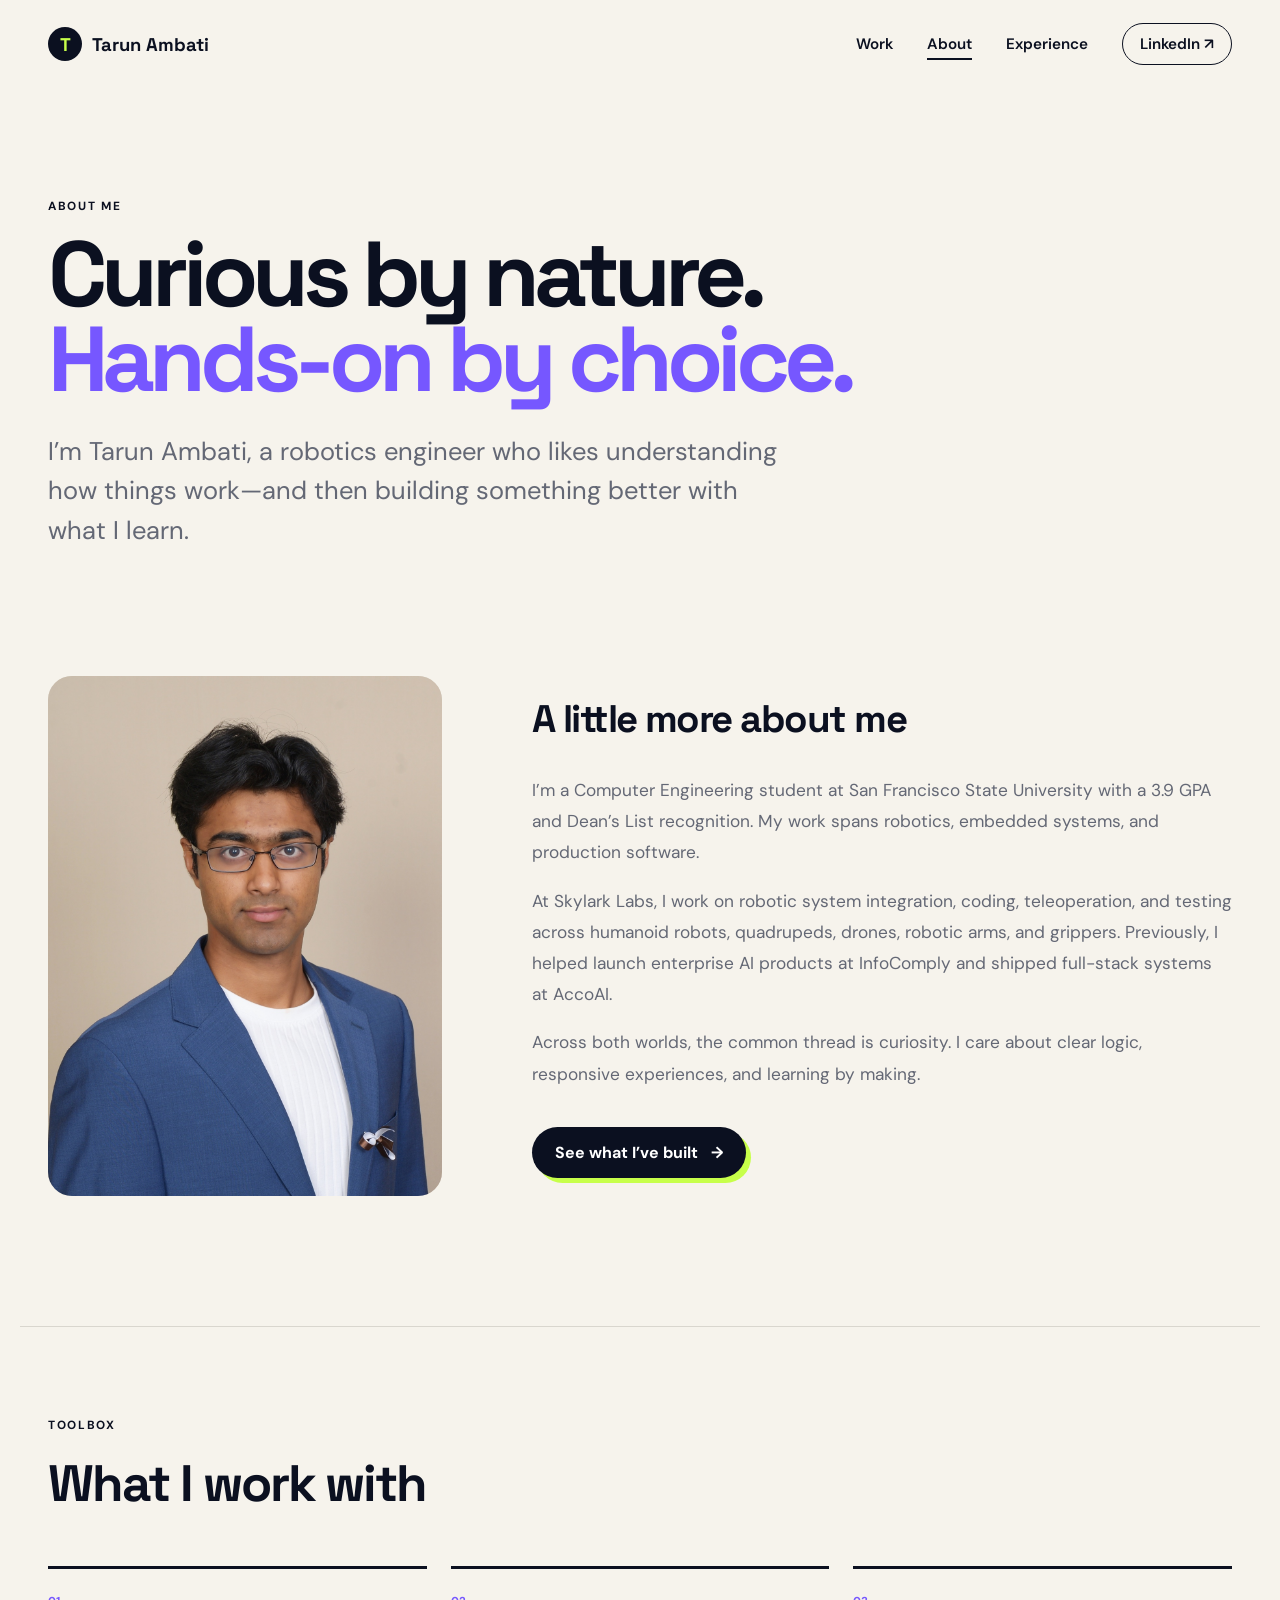
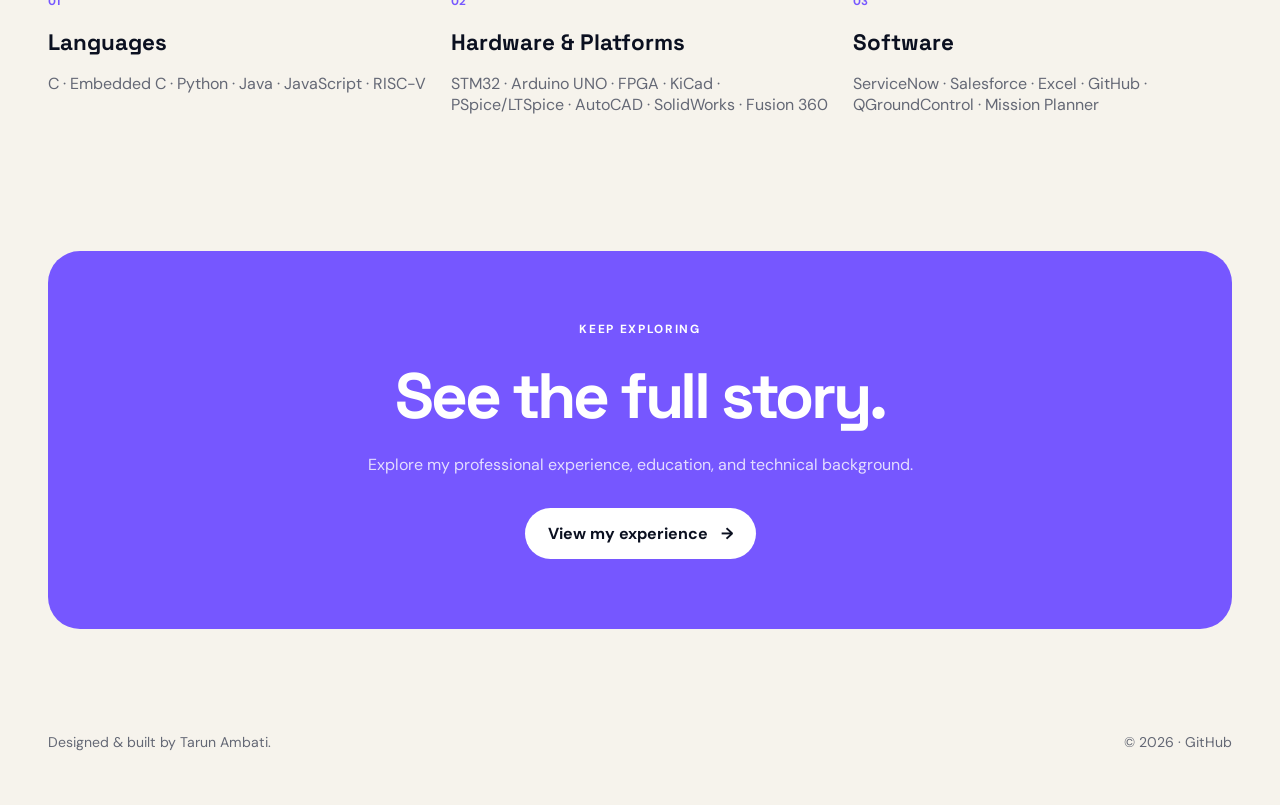
==== commit 43757c8c: "Align toolbox with updated resume" ====
--- a/about.html
+++ b/about.html
@@ -1,6 +1,13 @@
 <!doctype html>
 <html lang="en">
 <head>
+  <script async src="https://www.googletagmanager.com/gtag/js?id=G-6LQDQ6XBB7"></script>
+  <script>
+    window.dataLayer = window.dataLayer || [];
+    function gtag(){dataLayer.push(arguments);}
+    gtag('js', new Date());
+    gtag('config', 'G-6LQDQ6XBB7');
+  </script>
   <meta charset="utf-8"><meta name="viewport" content="width=device-width, initial-scale=1">
   <meta name="description" content="Learn more about Tarun Ambati, a robotics engineer and hands-on builder."><meta name="theme-color" content="#0b1020">
   <title>About — Tarun Ambati</title>
@@ -36,9 +43,9 @@
     <section class="skills-section section-shell reveal">
       <div><p class="eyebrow">Toolbox</p><h2>What I work with</h2></div>
       <div class="skill-columns">
-        <div><span>01</span><h3>Languages</h3><p>C · Python · Java · JavaScript · Bash · RISC-V</p></div>
-        <div><span>02</span><h3>Hardware</h3><p>STM32 · Arduino · Jetson · Raspberry Pi · KiCad · Robotics</p></div>
-        <div><span>03</span><h3>Software</h3><p>Next.js · React · AI Agents · ServiceNow · Salesforce</p></div>
+        <div><span>01</span><h3>Languages</h3><p>C · Embedded C · Python · Java · JavaScript · RISC-V</p></div>
+        <div><span>02</span><h3>Hardware &amp; Platforms</h3><p>STM32 · Arduino UNO · FPGA · KiCad · PSpice/LTSpice · AutoCAD · SolidWorks · Fusion 360</p></div>
+        <div><span>03</span><h3>Software</h3><p>ServiceNow · Salesforce · Excel · GitHub · QGroundControl · Mission Planner</p></div>
       </div>
     </section>
     <section class="contact-banner section-shell reveal"><p class="eyebrow">Keep exploring</p><h2>See the full story.</h2><p>Explore my professional experience, education, and technical background.</p><a class="button button-light" href="resume.html">View my experience <span aria-hidden="true">→</span></a></section>
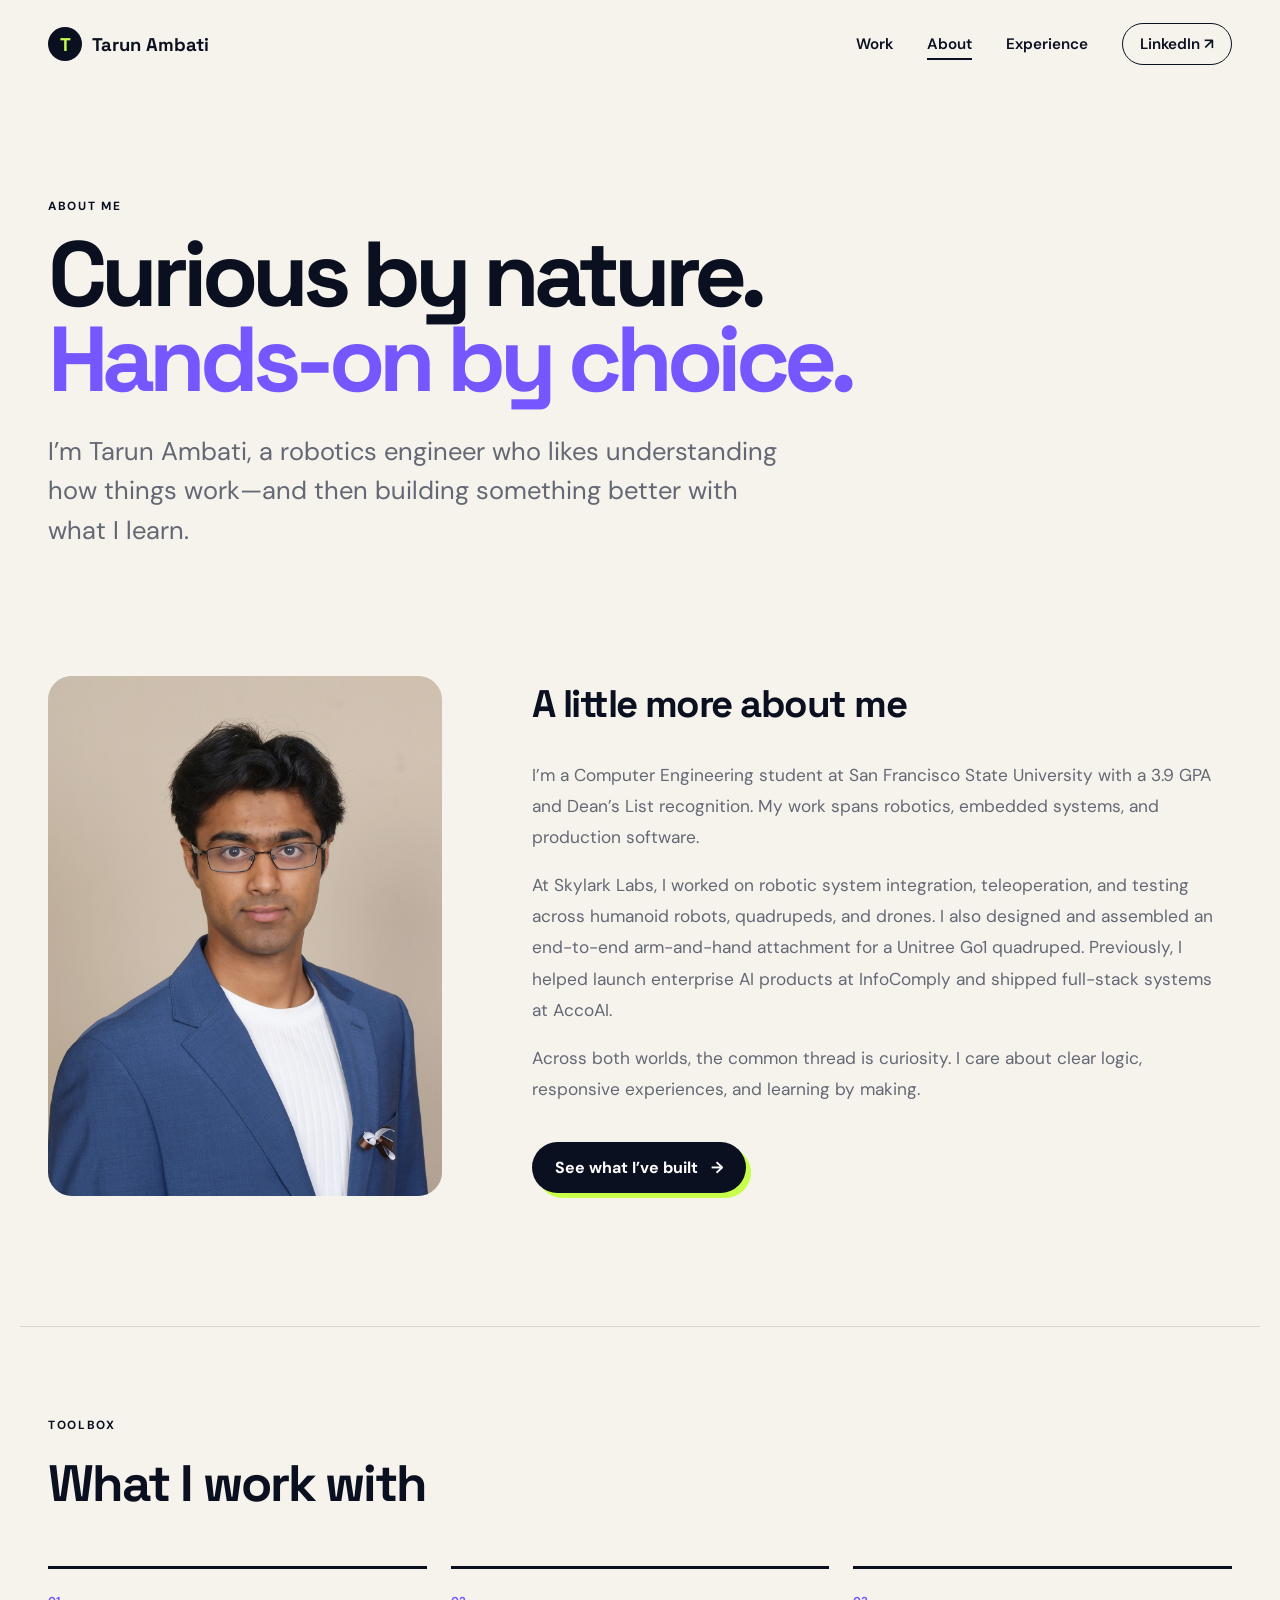
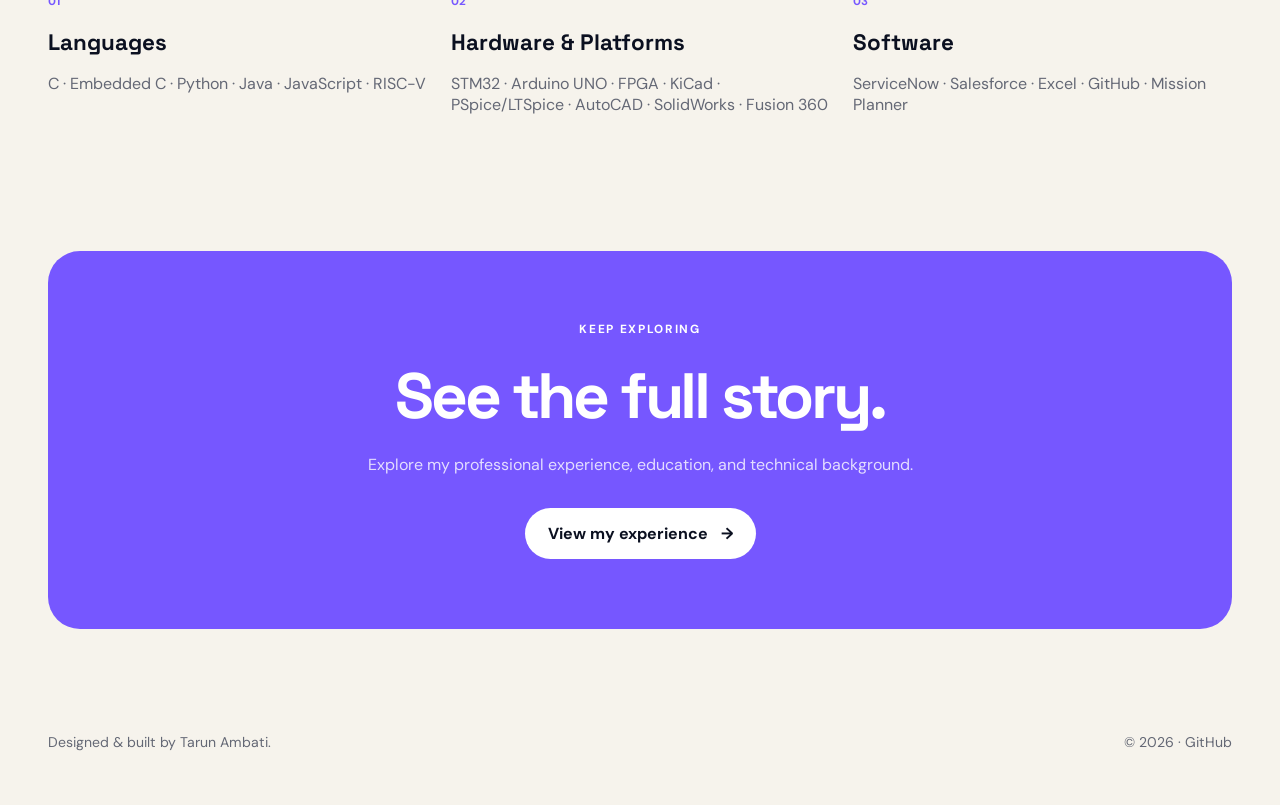
==== commit 4f119ad3: "Sync portfolio with updated resume" ====
--- a/about.html
+++ b/about.html
@@ -35,7 +35,7 @@
       <div class="about-copy reveal">
         <h2>A little more about me</h2>
         <p>I’m a Computer Engineering student at San Francisco State University with a 3.9 GPA and Dean’s List recognition. My work spans robotics, embedded systems, and production software.</p>
-        <p>At Skylark Labs, I work on robotic system integration, coding, teleoperation, and testing across humanoid robots, quadrupeds, drones, robotic arms, and grippers. Previously, I helped launch enterprise AI products at InfoComply and shipped full-stack systems at AccoAI.</p>
+        <p>At Skylark Labs, I worked on robotic system integration, teleoperation, and testing across humanoid robots, quadrupeds, and drones. I also designed and assembled an end-to-end arm-and-hand attachment for a Unitree Go1 quadruped. Previously, I helped launch enterprise AI products at InfoComply and shipped full-stack systems at AccoAI.</p>
         <p>Across both worlds, the common thread is curiosity. I care about clear logic, responsive experiences, and learning by making.</p>
         <a class="button button-primary" href="index.html#projects">See what I’ve built <span aria-hidden="true">→</span></a>
       </div>
@@ -45,7 +45,7 @@
       <div class="skill-columns">
         <div><span>01</span><h3>Languages</h3><p>C · Embedded C · Python · Java · JavaScript · RISC-V</p></div>
         <div><span>02</span><h3>Hardware &amp; Platforms</h3><p>STM32 · Arduino UNO · FPGA · KiCad · PSpice/LTSpice · AutoCAD · SolidWorks · Fusion 360</p></div>
-        <div><span>03</span><h3>Software</h3><p>ServiceNow · Salesforce · Excel · GitHub · QGroundControl · Mission Planner</p></div>
+        <div><span>03</span><h3>Software</h3><p>ServiceNow · Salesforce · Excel · GitHub · Mission Planner</p></div>
       </div>
     </section>
     <section class="contact-banner section-shell reveal"><p class="eyebrow">Keep exploring</p><h2>See the full story.</h2><p>Explore my professional experience, education, and technical background.</p><a class="button button-light" href="resume.html">View my experience <span aria-hidden="true">→</span></a></section>
